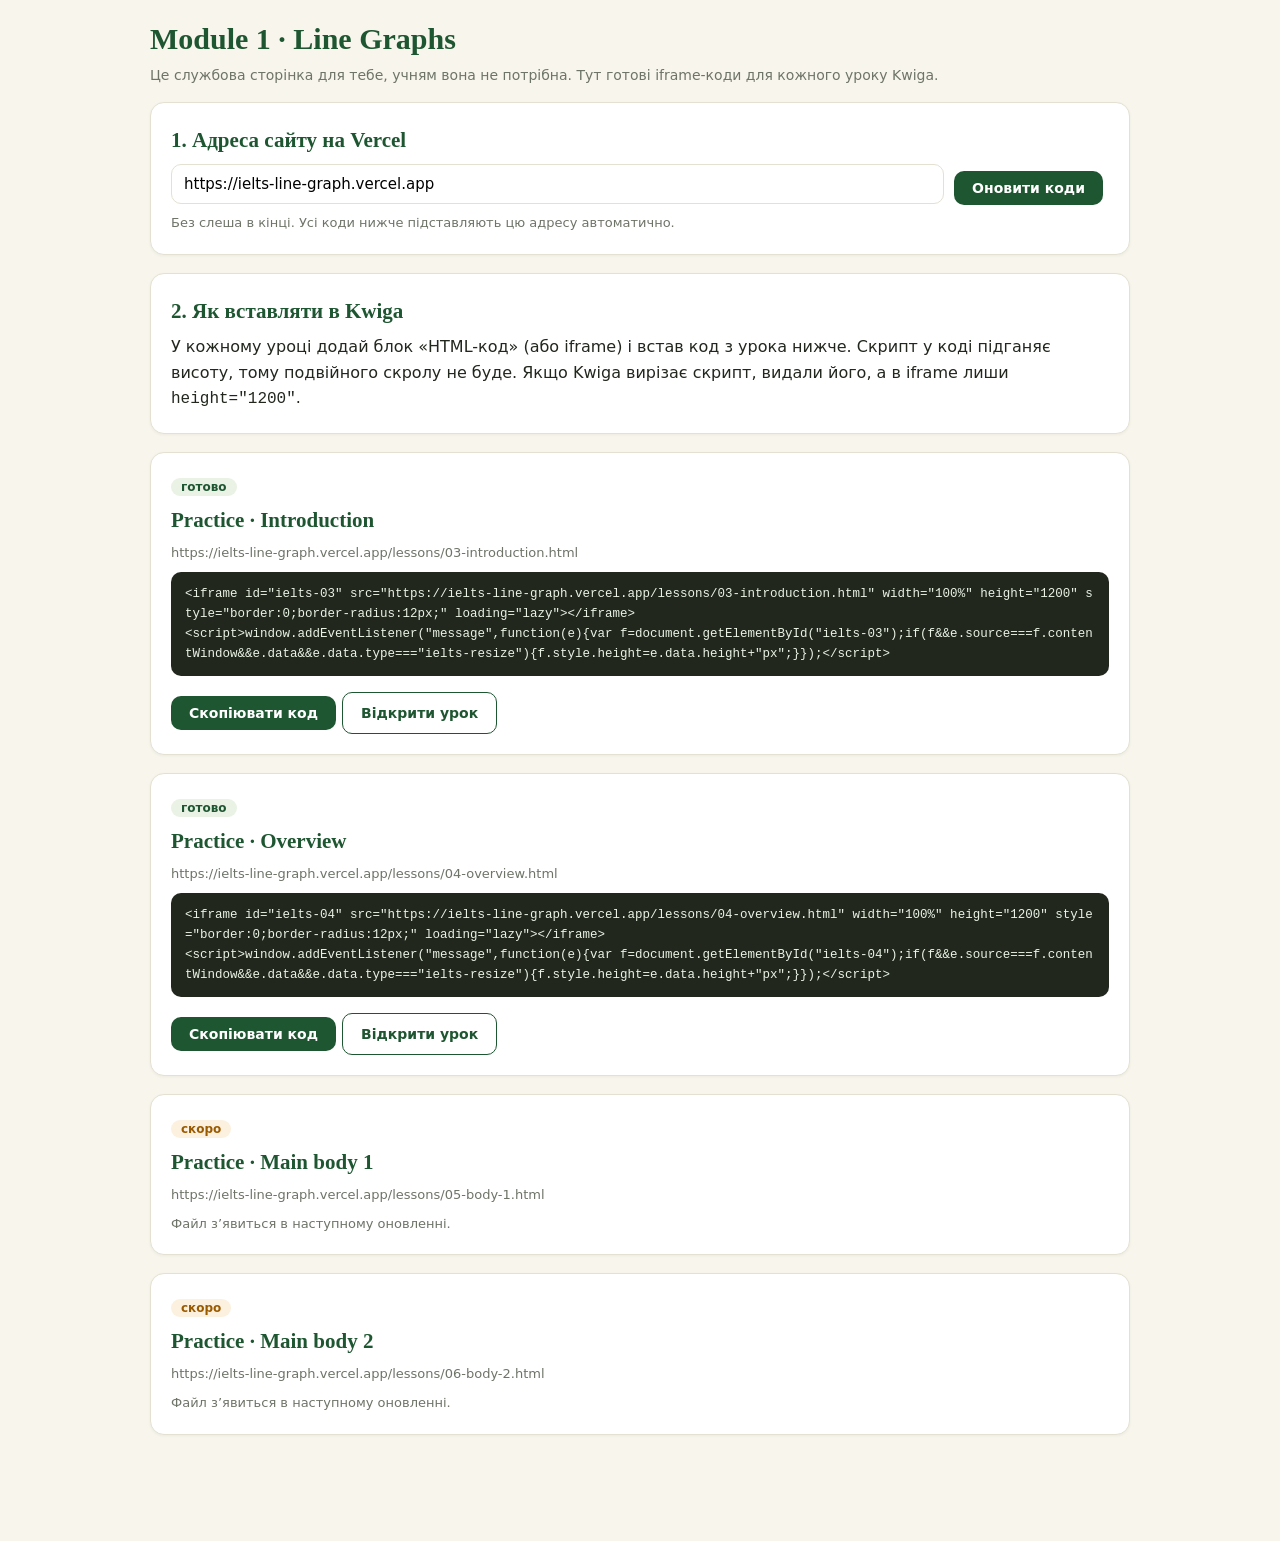
==== index.html @ df8045d0 "Add files via upload" ====
<!DOCTYPE html>
<html lang="uk">
<head>
<meta charset="UTF-8">
<meta name="viewport" content="width=device-width, initial-scale=1">
<title>Module 1 · Line Graphs: iframe-коди для Kwiga</title>
<link rel="stylesheet" href="shared/core.css">
<style>
 .code{background:#22271E;color:#E9F2E4;border-radius:10px;padding:12px 14px;font-family:Consolas,monospace;font-size:12.5px;white-space:pre-wrap;word-break:break-all;margin:8px 0}
 .row{display:flex;gap:10px;flex-wrap:wrap;align-items:center}
 input.url{flex:1;min-width:260px;border:1.5px solid var(--line);border-radius:10px;padding:10px 12px;font-size:15px;font-family:inherit}
 .st{font-size:12px;font-weight:700;border-radius:12px;padding:2px 10px}
 .st.ready{background:var(--green-soft);color:var(--green)} .st.soon{background:var(--orange-soft);color:#9A5A00}
</style>
</head>
<body>
<div class="wrap">
  <h1>Module 1 · Line Graphs</h1>
  <p class="sub">Це службова сторінка для тебе, учням вона не потрібна. Тут готові iframe-коди для кожного уроку Kwiga.</p>

  <div class="card">
    <h2>1. Адреса сайту на Vercel</h2>
    <div class="row"><input class="url" id="base" value="https://ielts-line-graph.vercel.app"><button class="btn btn-primary" onclick="render()">Оновити коди</button></div>
    <p class="small" style="margin-top:8px">Без слеша в кінці. Усі коди нижче підставляють цю адресу автоматично.</p>
  </div>

  <div class="card">
    <h2>2. Як вставляти в Kwiga</h2>
    <p>У кожному уроці додай блок «HTML-код» (або iframe) і встав код з урока нижче. Скрипт у коді підганяє висоту, тому подвійного скролу не буде. Якщо Kwiga вирізає скрипт, видали його, а в iframe лиши <code>height="1200"</code>.</p>
  </div>

  <div id="list"></div>
</div>
<script>
var LESSONS = [
  {id:'03', file:'lessons/03-introduction.html', title:'Practice · Introduction', status:'ready'},
  {id:'04', file:'lessons/04-overview.html',     title:'Practice · Overview',     status:'ready'},
  {id:'05', file:'lessons/05-body-1.html',       title:'Practice · Main body 1',  status:'soon'},
  {id:'06', file:'lessons/06-body-2.html',       title:'Practice · Main body 2',  status:'soon'}
];
function esc(s){return s.replace(/&/g,'&amp;').replace(/</g,'&lt;')}
function render(){
  var base=document.getElementById('base').value.replace(/\/+$/,'');
  document.getElementById('list').innerHTML = LESSONS.map(function(l){
    var url=base+'/'+l.file, fid='ielts-'+l.id;
    var code='<iframe id="'+fid+'" src="'+url+'" width="100%" height="1200" style="border:0;border-radius:12px;" loading="lazy"></iframe>\n'+
      '<script>window.addEventListener("message",function(e){var f=document.getElementById("'+fid+'");if(f&&e.source===f.contentWindow&&e.data&&e.data.type==="ielts-resize"){f.style.height=e.data.height+"px";}});<\/script>';
    return '<div class="card"><span class="st '+l.status+'">'+(l.status==='ready'?'готово':'скоро')+'</span><h2 style="margin-top:8px">'+l.title+'</h2>'+
      '<p class="small">'+url+'</p>'+
      (l.status==='ready'?'<div class="code" id="c'+l.id+'">'+esc(code)+'</div><button class="btn btn-primary" onclick="copyCode(\''+l.id+'\')">Скопіювати код</button><a class="btn btn-ghost" style="text-decoration:none" target="_blank" href="'+l.file+'">Відкрити урок</a>':'<p class="small">Файл з’явиться в наступному оновленні.</p>')+'</div>';
  }).join('');
}
function copyCode(id){var t=document.getElementById('c'+id).textContent;
  if(navigator.clipboard)navigator.clipboard.writeText(t);else{var a=document.createElement('textarea');a.value=t;document.body.appendChild(a);a.select();document.execCommand('copy');a.remove()}
  alert('Скопійовано. Встав у блок HTML-коду в Kwiga.');}
render();
</script>
</body>
</html>
---- shared/core.css ----
:root{
  --bg:#F7F5EC; --card:#FFFFFF; --ink:#22271E; --muted:#6E7468; --line:#E4E1D2;
  --green:#1E5631; --green-soft:#E9F2E4;
  --lime:#84CC16; --lime-soft:#F2F9E0;
  --yellow:#FDE047;
  --orange:#E8890C; --orange-soft:#FCF1DE;
  --red:#B3402E; --red-soft:#F8E9E5;
  --purple:#7A5AA0; --purple-soft:#F1ECF7;
  --blue:#2E5A88; --blue-soft:#EDF3F9;
}
*{box-sizing:border-box; margin:0; padding:0;}
html{scroll-behavior:smooth;}
body{background:var(--bg); color:var(--ink); font-family:'Segoe UI',system-ui,-apple-system,sans-serif; font-size:16px; line-height:1.6; padding:20px 16px 90px;}
.wrap{max-width:980px; margin:0 auto;}
h1,h2,h3{font-family:Georgia,'Times New Roman',serif; color:var(--green); line-height:1.25;}
h1{font-size:30px; margin-bottom:6px;}
h2{font-size:21px; margin:4px 0 10px;}
h3{font-size:17px; margin:16px 0 8px;}
p+p{margin-top:8px;}
.sub{color:var(--muted); font-size:14px; margin-bottom:16px;}
mark{background:var(--yellow); padding:0 3px; border-radius:2px;}
.card{background:var(--card); border:1px solid var(--line); border-radius:14px; padding:20px; margin-bottom:18px; box-shadow:0 1px 3px rgba(30,60,30,.05); position:relative;}
.card.is-done{border-color:var(--green);}
.card.is-done::after{content:'✓ виконано'; position:absolute; top:14px; right:16px; font-size:12px; font-weight:700; color:var(--green); background:var(--green-soft); border-radius:12px; padding:2px 10px;}
.step-tag{display:inline-block; font-size:12px; font-weight:700; letter-spacing:.06em; text-transform:uppercase; border-radius:20px; padding:3px 12px; margin-bottom:10px;}
.tag-green{color:var(--green); background:var(--green-soft); border:1px solid var(--green);}
.tag-orange{color:#9A5A00; background:var(--orange-soft); border:1px solid var(--orange);}
.tag-purple{color:var(--purple); background:var(--purple-soft); border:1px solid var(--purple);}
.tag-blue{color:var(--blue); background:var(--blue-soft); border:1px solid var(--blue);}
.btn{display:inline-block; border:none; border-radius:10px; padding:9px 18px; font-size:14px; font-weight:600; cursor:pointer; margin:8px 6px 0 0; font-family:inherit;}
.btn-primary{background:var(--green); color:#fff;}
.btn-ghost{background:transparent; border:1.5px solid var(--green); color:var(--green);}
.btn-solution{background:transparent; border:1.5px solid var(--orange); color:#9A5A00;}
.btn:hover{opacity:.85;}
textarea{width:100%; border:1.5px solid var(--line); border-radius:10px; padding:12px 14px; font-size:15px; font-family:inherit; background:var(--card); color:var(--ink); resize:vertical;}
textarea:focus, input[type=text]:focus{outline:none; border-color:var(--green);}
.wc{font-size:12.5px; color:var(--muted); text-align:right; margin-top:2px;}
.model{display:none; margin-top:14px; border-left:3px solid var(--green); background:var(--green-soft); padding:12px 16px; border-radius:0 10px 10px 0; font-size:14.5px;}
.model p+p{margin-top:10px;}
.model .lab{font-weight:700; color:var(--green); font-size:12.5px; text-transform:uppercase; letter-spacing:.05em;}
.opt{display:flex; gap:10px; align-items:flex-start; padding:11px 14px; border:1.5px solid var(--line); border-radius:10px; margin-bottom:8px; cursor:pointer; font-size:15px; background:var(--card);}
.opt:hover{border-color:var(--green);}
.opt .l{font-weight:700; color:var(--green); flex-shrink:0; min-width:16px;}
.opt .why{display:none; font-size:13px; margin-top:4px;}
.opt.sel{border-color:var(--purple); background:var(--purple-soft);}
.opt.ok{border-color:var(--green); background:var(--green-soft);}
.opt.ok .why{display:block; color:var(--green);}
.opt.bad{border-color:var(--red); background:var(--red-soft);}
.opt.bad .why{display:block; color:var(--red);}
.opt.locked{cursor:default;}
.fb{margin-top:10px; font-size:14px; font-weight:600;}
.fb.good{color:var(--green);} .fb.bad{color:var(--red);}
.small{font-size:13px; color:var(--muted);}
.rule{background:var(--lime-soft); border:1.5px solid var(--lime); border-radius:14px; padding:16px 20px; margin:0 0 18px;}
.rule h3{margin-top:0;}
.rule li{margin:5px 0 5px 18px; font-size:15px;}

.seg{padding:2px 6px; border-radius:6px; font-weight:600;}
.s-type{background:var(--green-soft); color:var(--green); border-bottom:3px solid var(--green);}
.s-verb{background:var(--orange-soft); color:#9A5A00; border-bottom:3px solid var(--orange);}
.s-what{background:var(--blue-soft); color:var(--blue); border-bottom:3px solid var(--blue);}
.s-when{background:var(--purple-soft); color:var(--purple); border-bottom:3px solid var(--purple);}
.s-link{background:#F1F1EA; color:#4A4F44; border-bottom:3px solid #9A9F90;}
.big-sent{font-size:19px; line-height:2.15; font-family:Georgia,serif;}
.legend{display:flex; flex-wrap:wrap; gap:6px 16px; font-size:13.5px; margin-top:8px;}
.legend .dot{display:inline-block; width:12px; height:12px; border-radius:3px; margin-right:6px; vertical-align:-1px;}

.task-img{width:100%; max-width:660px; border:1px solid var(--line); border-radius:10px; margin:8px 0; background:#fff; display:block;}
table.t{border-collapse:collapse; font-size:14px; width:100%;}
table.t th, table.t td{border:1px solid var(--line); padding:7px 10px; text-align:left; vertical-align:top;}
table.t th{background:var(--green-soft); color:var(--green);}
table.dt td, table.dt th{text-align:center;}
.x{color:var(--red);} .v{color:var(--green);}
details.gm{margin:6px 0 12px; border:1px dashed var(--line); border-radius:10px; padding:6px 12px; background:#FCFBF6;}
details.gm summary, details.d summary{cursor:pointer; font-weight:600; color:var(--purple); font-size:14px;}

.gap-row{margin:12px 0; font-size:16.5px; line-height:2.1;}
.gap-row input[type=text]{border:none; border-bottom:2px solid var(--green); background:#FFFBD6; font-size:16px; font-family:inherit; padding:2px 6px; width:120px; text-align:center; border-radius:4px 4px 0 0; color:var(--ink);}
.gap-row input.ok{background:var(--green-soft); color:var(--green); font-weight:600;}
.gap-row input.bad{background:var(--red-soft); border-bottom-color:var(--red); color:var(--red);}
.bank{display:flex; flex-wrap:wrap; gap:8px; margin:8px 0 6px;}
.bank span{background:var(--orange-soft); border:1.5px solid var(--orange); color:#9A5A00; border-radius:20px; padding:3px 14px; font-weight:600; font-size:14.5px;}
.gnote{font-size:13px; margin-left:6px; display:block; line-height:1.4;}

.build-out{min-height:54px; border:2px dashed var(--line); border-radius:10px; padding:8px; display:flex; flex-wrap:wrap; gap:6px; margin:10px 0; background:#FCFBF6;}
.build-pool{display:flex; flex-wrap:wrap; gap:6px; margin:8px 0;}
.chip{border:1.5px solid var(--green); background:var(--green-soft); color:var(--green); border-radius:8px; padding:4px 11px; font-size:15px; cursor:pointer; font-family:inherit; font-weight:600;}
.chip:hover{background:#d9ead1;}
.chip.used{opacity:.25; pointer-events:none;}
.build-out .chip{background:#fff;}
.build-out.ok{border-color:var(--green); background:var(--green-soft);}
.build-out.bad{border-color:var(--red); background:var(--red-soft);}
.chk label{display:flex; gap:10px; margin:6px 0; font-size:15px; cursor:pointer;}
.chk input{accent-color:var(--green); margin-top:5px;}

.progress{position:sticky; top:0; z-index:20; background:var(--bg); padding:8px 0 10px; margin-bottom:8px;}
.progress .bar{height:10px; background:var(--line); border-radius:6px; overflow:hidden;}
.progress .bar i{display:block; height:100%; width:0; background:var(--lime); transition:width .3s;}
.progress .txt{font-size:13px; color:var(--muted); margin-bottom:4px; display:flex; justify-content:space-between;}

.tabs{display:flex; gap:8px; flex-wrap:wrap; margin:6px 0 16px;}
.tab{border:1.5px solid var(--green); background:transparent; color:var(--green); border-radius:12px; padding:9px 16px; font-size:14.5px; font-weight:600; cursor:pointer; font-family:inherit; text-align:left;}
.tab small{display:block; font-weight:400; font-size:12px; opacity:.8;}
.tab.on{background:var(--green); color:#fff;}
.tab.ok::after{content:' ✓';}
.round{display:none;}
.round.on{display:block;}
.round-head{background:var(--green-soft); border:1.5px solid var(--green); border-radius:14px; padding:14px 18px; margin-bottom:18px;}
.round-head h2{margin:0 0 4px;}

#ans-panel{position:fixed;right:14px;bottom:14px;z-index:9999;}
#ans-panel .ans-btn{display:block;width:100%;border:none;border-radius:10px;padding:10px 16px;font-size:13.5px;font-weight:600;cursor:pointer;margin-top:6px;text-align:left;font-family:inherit;}
#ans-toggle{background:#1E5631;color:#fff;padding:12px 18px;font-size:14px;border-radius:24px;box-shadow:0 2px 8px rgba(0,0,0,.25);}
#ans-box{display:none;background:#fff;border:1.5px solid #1E5631;border-radius:14px;padding:14px;width:240px;box-shadow:0 4px 16px rgba(0,0,0,.2);}
#ans-box h4{font-family:Georgia,serif;color:#1E5631;font-size:15px;margin:0 0 4px;}
#ans-box .note{font-size:11.5px;color:#6E7468;margin-bottom:6px;}
.b-txt{background:#E9F2E4;color:#1E5631;border:1.5px solid #1E5631 !important;}
.b-copy{background:#EDF3F9;color:#2E5A88;border:1.5px solid #2E5A88 !important;}
.b-pdf{background:#F1ECF7;color:#7A5AA0;border:1.5px solid #7A5AA0 !important;}
.b-clear{background:transparent;color:#B3402E;border:1.5px solid #B3402E !important;}
#flash{position:fixed;left:50%;bottom:70px;transform:translateX(-50%);background:#1E5631;color:#fff;padding:8px 18px;border-radius:20px;font-size:13px;display:none;z-index:10000;}
@media(max-width:560px){ body{padding:14px 10px 90px;} .card{padding:14px;} h1{font-size:25px;} .big-sent{font-size:17px;} }
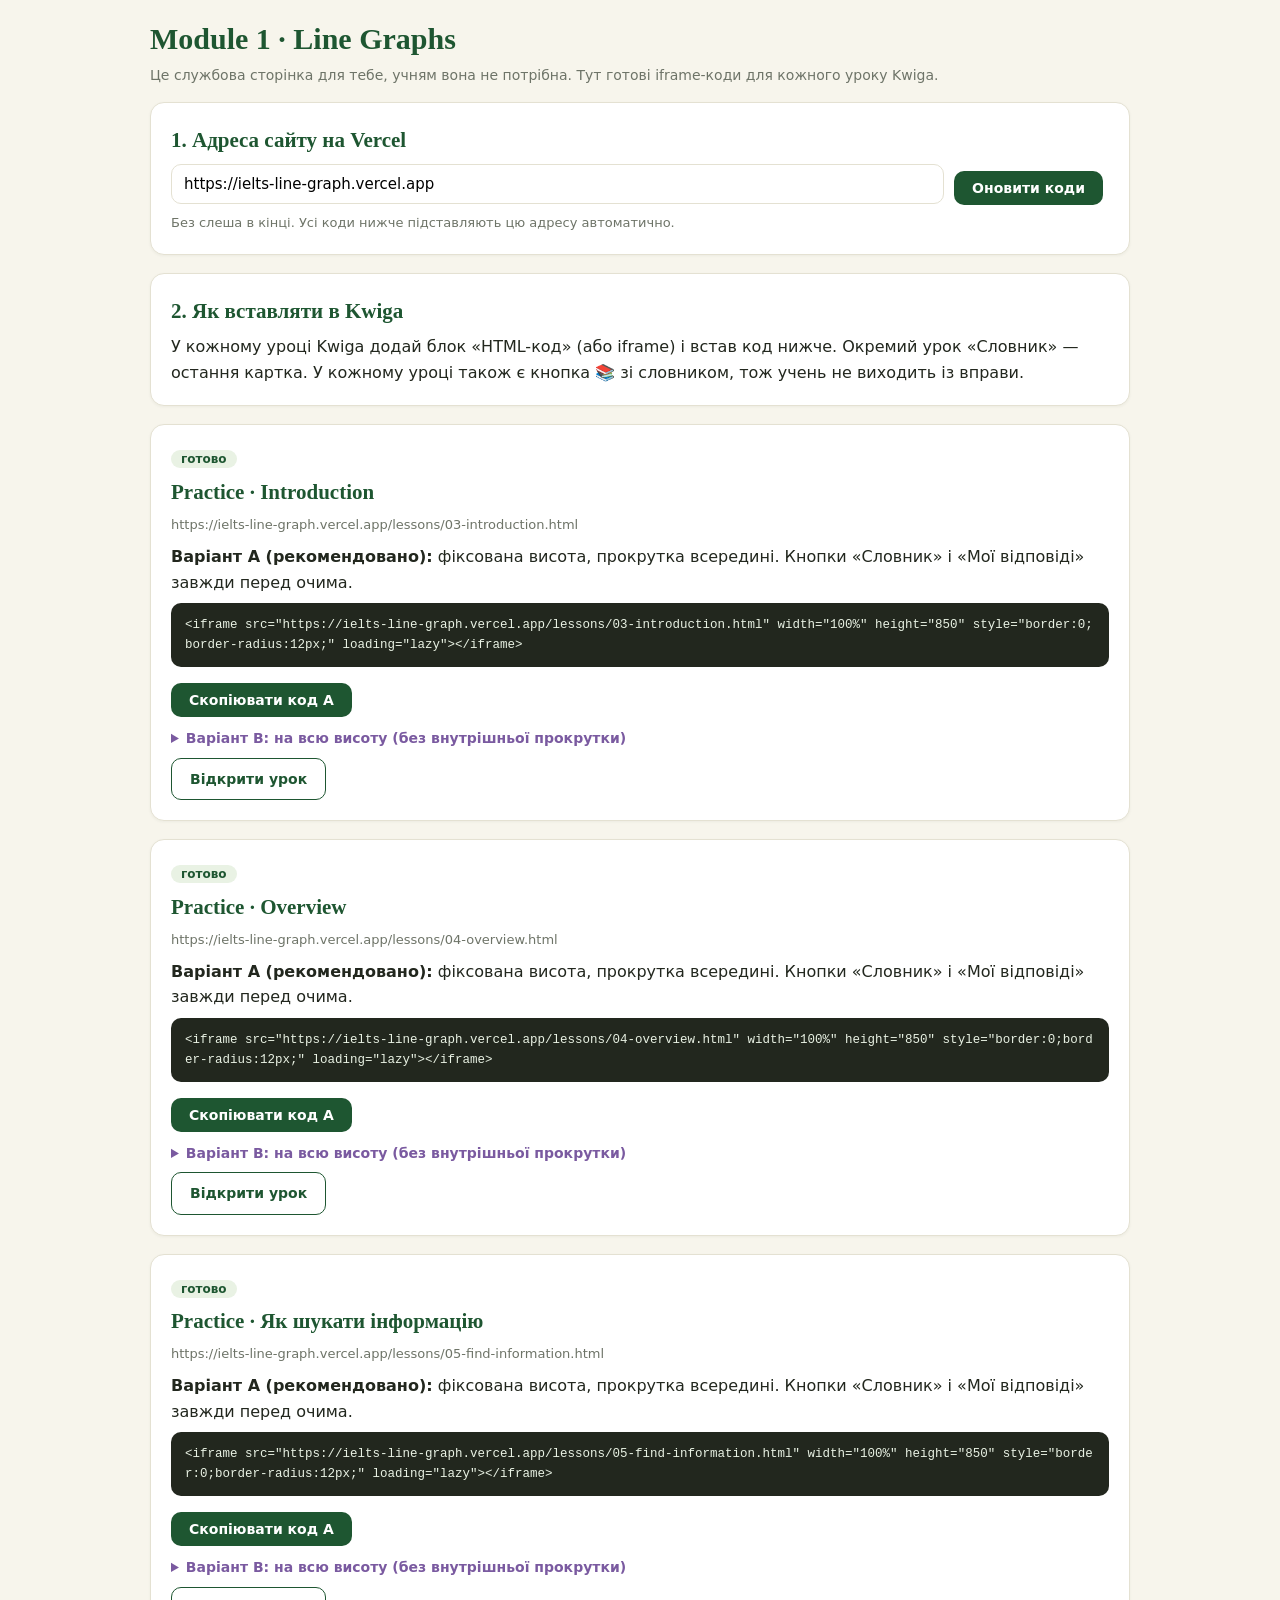
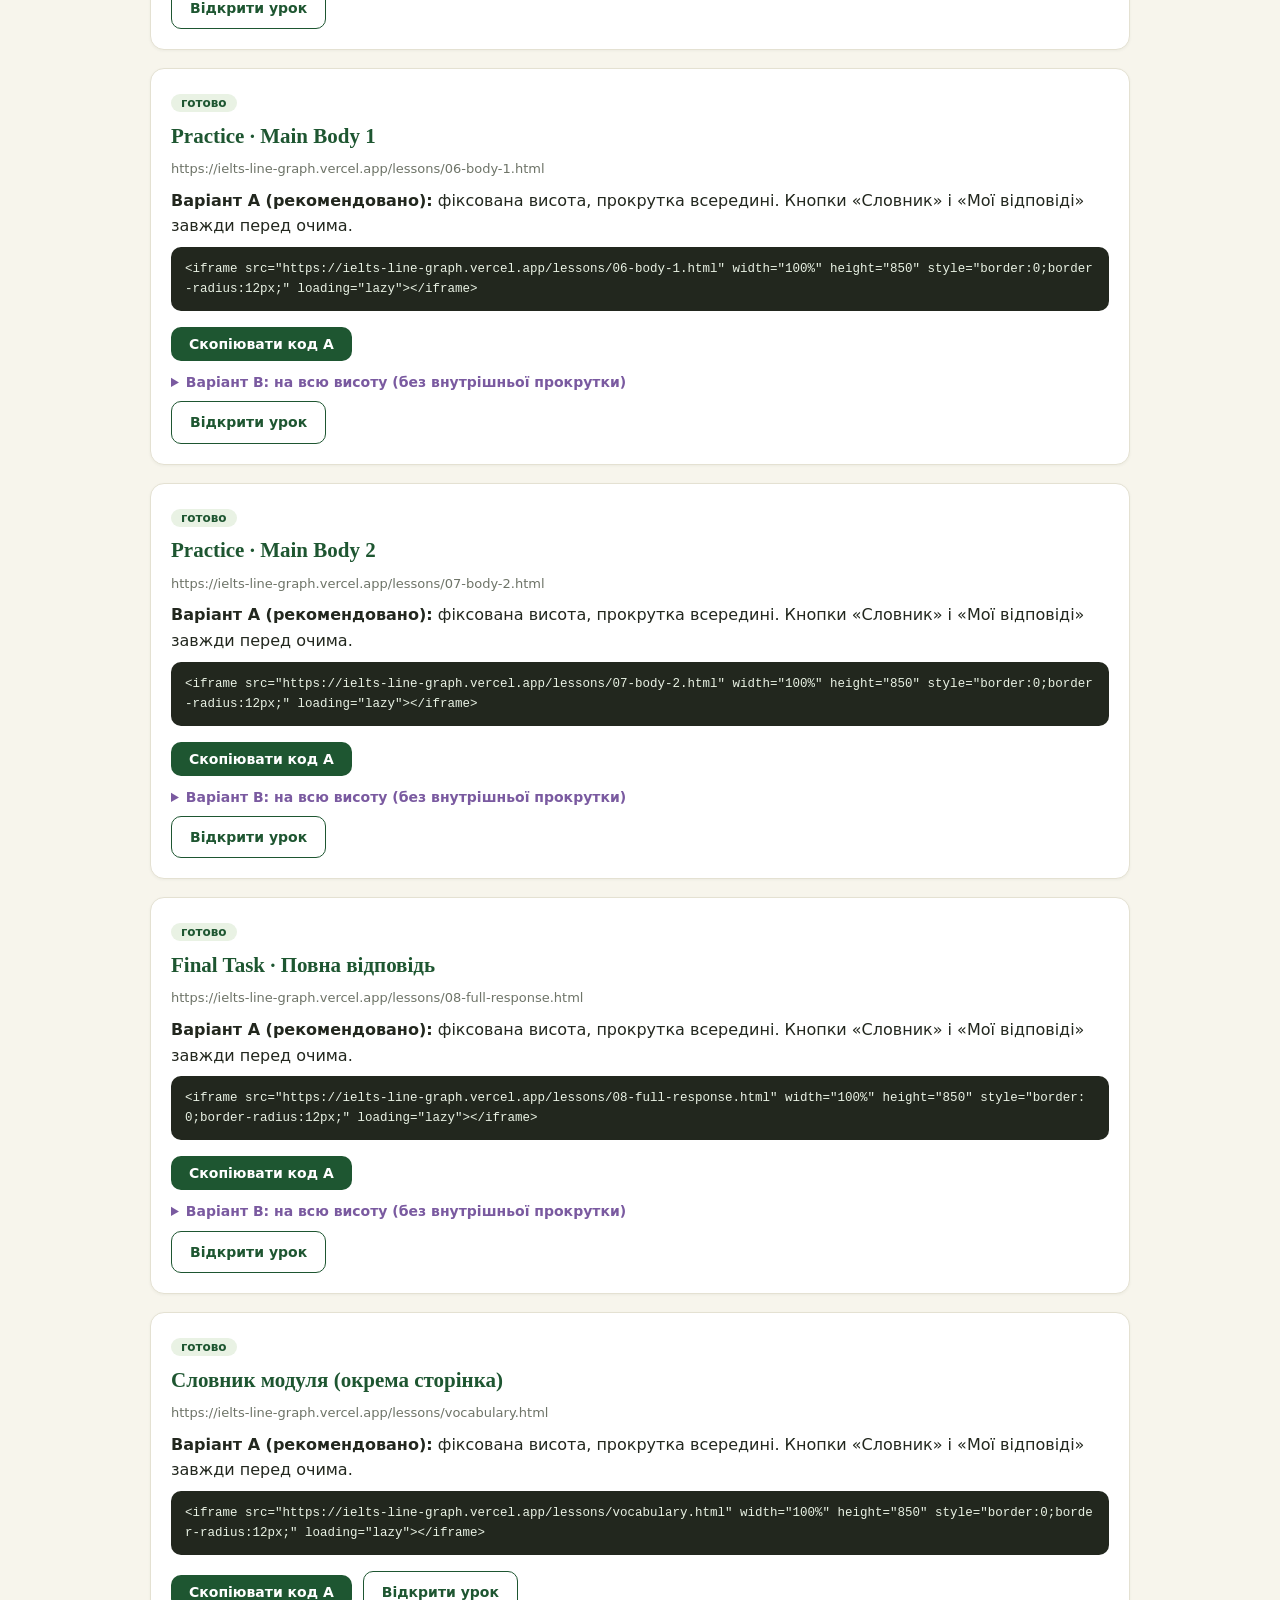
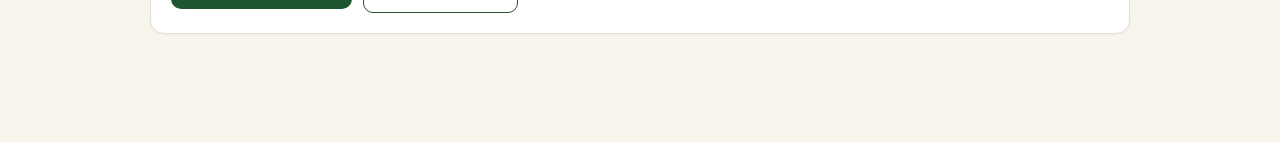
==== commit 59a0ea29: "Add files via upload" ====
--- a/index.html
+++ b/index.html
@@ -26,31 +26,36 @@
 
   <div class="card">
     <h2>2. Як вставляти в Kwiga</h2>
-    <p>У кожному уроці додай блок «HTML-код» (або iframe) і встав код з урока нижче. Скрипт у коді підганяє висоту, тому подвійного скролу не буде. Якщо Kwiga вирізає скрипт, видали його, а в iframe лиши <code>height="1200"</code>.</p>
+    <p>У кожному уроці Kwiga додай блок «HTML-код» (або iframe) і встав код нижче. Окремий урок «Словник» — остання картка. У кожному уроці також є кнопка 📚 зі словником, тож учень не виходить із вправи.</p>
   </div>
 
   <div id="list"></div>
 </div>
 <script>
 var LESSONS = [
-  {id:'03', file:'lessons/03-introduction.html', title:'Practice · Introduction', status:'ready'},
-  {id:'04', file:'lessons/04-overview.html',     title:'Practice · Overview',     status:'ready'},
-  {id:'05', file:'lessons/05-body-1.html',       title:'Practice · Main body 1',  status:'soon'},
-  {id:'06', file:'lessons/06-body-2.html',       title:'Practice · Main body 2',  status:'soon'}
+  {id:'03', file:'lessons/03-introduction.html',      title:'Practice · Introduction',        status:'ready'},
+  {id:'04', file:'lessons/04-overview.html',          title:'Practice · Overview',            status:'ready'},
+  {id:'05', file:'lessons/05-find-information.html',  title:'Practice · Як шукати інформацію', status:'ready'},
+  {id:'06', file:'lessons/06-body-1.html',            title:'Practice · Main Body 1',         status:'ready'},
+  {id:'07', file:'lessons/07-body-2.html',            title:'Practice · Main Body 2',         status:'ready'},
+  {id:'08', file:'lessons/08-full-response.html',     title:'Final Task · Повна відповідь',   status:'ready'},
+  {id:'09', file:'lessons/vocabulary.html',           title:'Словник модуля (окрема сторінка)', status:'ready'}
 ];
 function esc(s){return s.replace(/&/g,'&amp;').replace(/</g,'&lt;')}
 function render(){
   var base=document.getElementById('base').value.replace(/\/+$/,'');
   document.getElementById('list').innerHTML = LESSONS.map(function(l){
     var url=base+'/'+l.file, fid='ielts-'+l.id;
-    var code='<iframe id="'+fid+'" src="'+url+'" width="100%" height="1200" style="border:0;border-radius:12px;" loading="lazy"></iframe>\n'+
+    var A='<iframe src="'+url+'" width="100%" height="850" style="border:0;border-radius:12px;" loading="lazy"></iframe>';
+    var B='<iframe id="'+fid+'" src="'+url+'" width="100%" height="1200" style="border:0;border-radius:12px;" loading="lazy"></iframe>\n'+
       '<script>window.addEventListener("message",function(e){var f=document.getElementById("'+fid+'");if(f&&e.source===f.contentWindow&&e.data&&e.data.type==="ielts-resize"){f.style.height=e.data.height+"px";}});<\/script>';
-    return '<div class="card"><span class="st '+l.status+'">'+(l.status==='ready'?'готово':'скоро')+'</span><h2 style="margin-top:8px">'+l.title+'</h2>'+
-      '<p class="small">'+url+'</p>'+
-      (l.status==='ready'?'<div class="code" id="c'+l.id+'">'+esc(code)+'</div><button class="btn btn-primary" onclick="copyCode(\''+l.id+'\')">Скопіювати код</button><a class="btn btn-ghost" style="text-decoration:none" target="_blank" href="'+l.file+'">Відкрити урок</a>':'<p class="small">Файл з’явиться в наступному оновленні.</p>')+'</div>';
+    return '<div class="card"><span class="st ready">готово</span><h2 style="margin-top:8px">'+l.title+'</h2><p class="small">'+url+'</p>'+
+      '<p><b>Варіант A (рекомендовано):</b> фіксована висота, прокрутка всередині. Кнопки «Словник» і «Мої відповіді» завжди перед очима.</p><div class="code" id="a'+l.id+'">'+esc(A)+'</div><button class="btn btn-primary" onclick="copyCode(\'a'+l.id+'\')">Скопіювати код A</button>'+
+      (l.file.indexOf('vocabulary')<0?'<details class="d" style="margin-top:10px"><summary>Варіант B: на всю висоту (без внутрішньої прокрутки)</summary><p class="small" style="margin:6px 0">Потрібен дозвіл Kwiga на скрипт у HTML-блоці. На дуже довгій сторінці кнопки угорі можуть бути далеко від екрана.</p><div class="code" id="b'+l.id+'">'+esc(B)+'</div><button class="btn btn-ghost" onclick="copyCode(\'b'+l.id+'\')">Скопіювати код B</button></details>':'')+
+      ' <a class="btn btn-ghost" style="text-decoration:none" target="_blank" href="'+l.file+'">Відкрити урок</a></div>';
   }).join('');
 }
-function copyCode(id){var t=document.getElementById('c'+id).textContent;
+function copyCode(id){var t=document.getElementById(id).textContent;
   if(navigator.clipboard)navigator.clipboard.writeText(t);else{var a=document.createElement('textarea');a.value=t;document.body.appendChild(a);a.select();document.execCommand('copy');a.remove()}
   alert('Скопійовано. Встав у блок HTML-коду в Kwiga.');}
 render();
--- a/shared/core.css
+++ b/shared/core.css
@@ -120,3 +120,44 @@
 .b-clear{background:transparent;color:#B3402E;border:1.5px solid #B3402E !important;}
 #flash{position:fixed;left:50%;bottom:70px;transform:translateX(-50%);background:#1E5631;color:#fff;padding:8px 18px;border-radius:20px;font-size:13px;display:none;z-index:10000;}
 @media(max-width:560px){ body{padding:14px 10px 90px;} .card{padding:14px;} h1{font-size:25px;} .big-sent{font-size:17px;} }
+
+/* --- етап 2 --- */
+.progress .row{display:flex;justify-content:space-between;align-items:center;gap:10px;flex-wrap:wrap;margin-bottom:6px}
+.progress .row .txt{margin:0;gap:14px}
+.tbtns{display:flex;gap:8px;flex-wrap:wrap}
+.tb{border:1.5px solid var(--green);background:#fff;color:var(--green);border-radius:20px;padding:6px 14px;font-size:13.5px;font-weight:600;cursor:pointer;font-family:inherit}
+.tb:hover{background:var(--green-soft)}
+#ans-panel{top:64px;bottom:auto;}
+#vocab-drawer{position:fixed;top:0;right:0;height:100%;width:min(520px,100%);background:#fff;border-left:2px solid var(--green);box-shadow:-4px 0 18px rgba(0,0,0,.2);z-index:10001;transform:translateX(105%);transition:transform .25s;display:flex;flex-direction:column;}
+#vocab-drawer.open{transform:none;}
+.vd-head{display:flex;align-items:center;justify-content:space-between;gap:10px;padding:12px 16px;border-bottom:1px solid var(--line);background:var(--green-soft);}
+.vd-head a{font-size:12.5px;color:var(--purple);font-weight:600;}
+#vocab-body{overflow-y:auto;padding:12px 14px 40px;flex:1;}
+.vc-tools{display:flex;flex-direction:column;gap:6px;margin-bottom:10px;position:sticky;top:-12px;background:#fff;padding:6px 0;z-index:2}
+.vc-q{border:1.5px solid var(--line);border-radius:10px;padding:9px 12px;font-size:15px;font-family:inherit;width:100%}
+.vc-q:focus{outline:none;border-color:var(--green)}
+.vc-x{font-size:13px;color:var(--muted);cursor:pointer}
+.vc-sec{border:1px solid var(--line);border-radius:10px;margin-bottom:8px;background:#fff}
+.vc-sec summary{cursor:pointer;padding:10px 12px;font-weight:600;color:var(--green);font-size:14.5px}
+.vc-sec.vc-focus{border-color:var(--green);background:var(--lime-soft)}
+.vc-badge{font-size:11px;background:var(--green);color:#fff;border-radius:10px;padding:1px 8px;margin-left:6px;font-weight:600}
+.vc-badge.vc-ex{background:var(--orange)}
+.vc-wrap{overflow-x:auto;padding:0 8px 10px}
+table.vc-t{border-collapse:collapse;width:100%;font-size:13.5px}
+.vc-t th,.vc-t td{border:1px solid var(--line);padding:6px 8px;text-align:left;vertical-align:top;background:#fff}
+.vc-t th{background:var(--green-soft);color:var(--green);font-size:12.5px}
+.vc-first{font-weight:600}
+.vc-empty{color:var(--muted);font-size:14px;padding:10px}
+.logic-step{display:flex;gap:12px;margin:12px 0;align-items:flex-start}
+.logic-step .ln{flex-shrink:0;width:30px;height:30px;border-radius:50%;background:var(--green);color:#fff;font-weight:700;display:flex;align-items:center;justify-content:center;font-size:14px;margin-top:2px}
+.logic-step p{font-size:14.5px;margin-top:2px}
+.logic-step .frame{font-family:Georgia,serif;font-style:italic;background:var(--blue-soft);border-left:3px solid var(--blue);padding:6px 10px;border-radius:0 8px 8px 0;margin-top:6px;color:var(--blue)}
+.bank small{font-weight:400;opacity:.85}
+.prompt{background:#F1F1EA;border-radius:10px;padding:12px 16px;font-size:14.5px;margin-bottom:10px}
+.timer{display:flex;align-items:center;gap:8px;flex-wrap:wrap;margin:6px 0 12px}
+.timer .tm{font-family:Georgia,serif;font-size:28px;font-weight:700;color:var(--green);min-width:90px}
+.fw-part{margin-bottom:14px}
+.fw-part h3{margin:8px 0 4px}
+.fw-total{font-size:15px;font-weight:700;margin:6px 0 4px;color:var(--orange)}
+.fw-total.ok{color:var(--green)}
+.round-head .bank{margin-top:6px}
